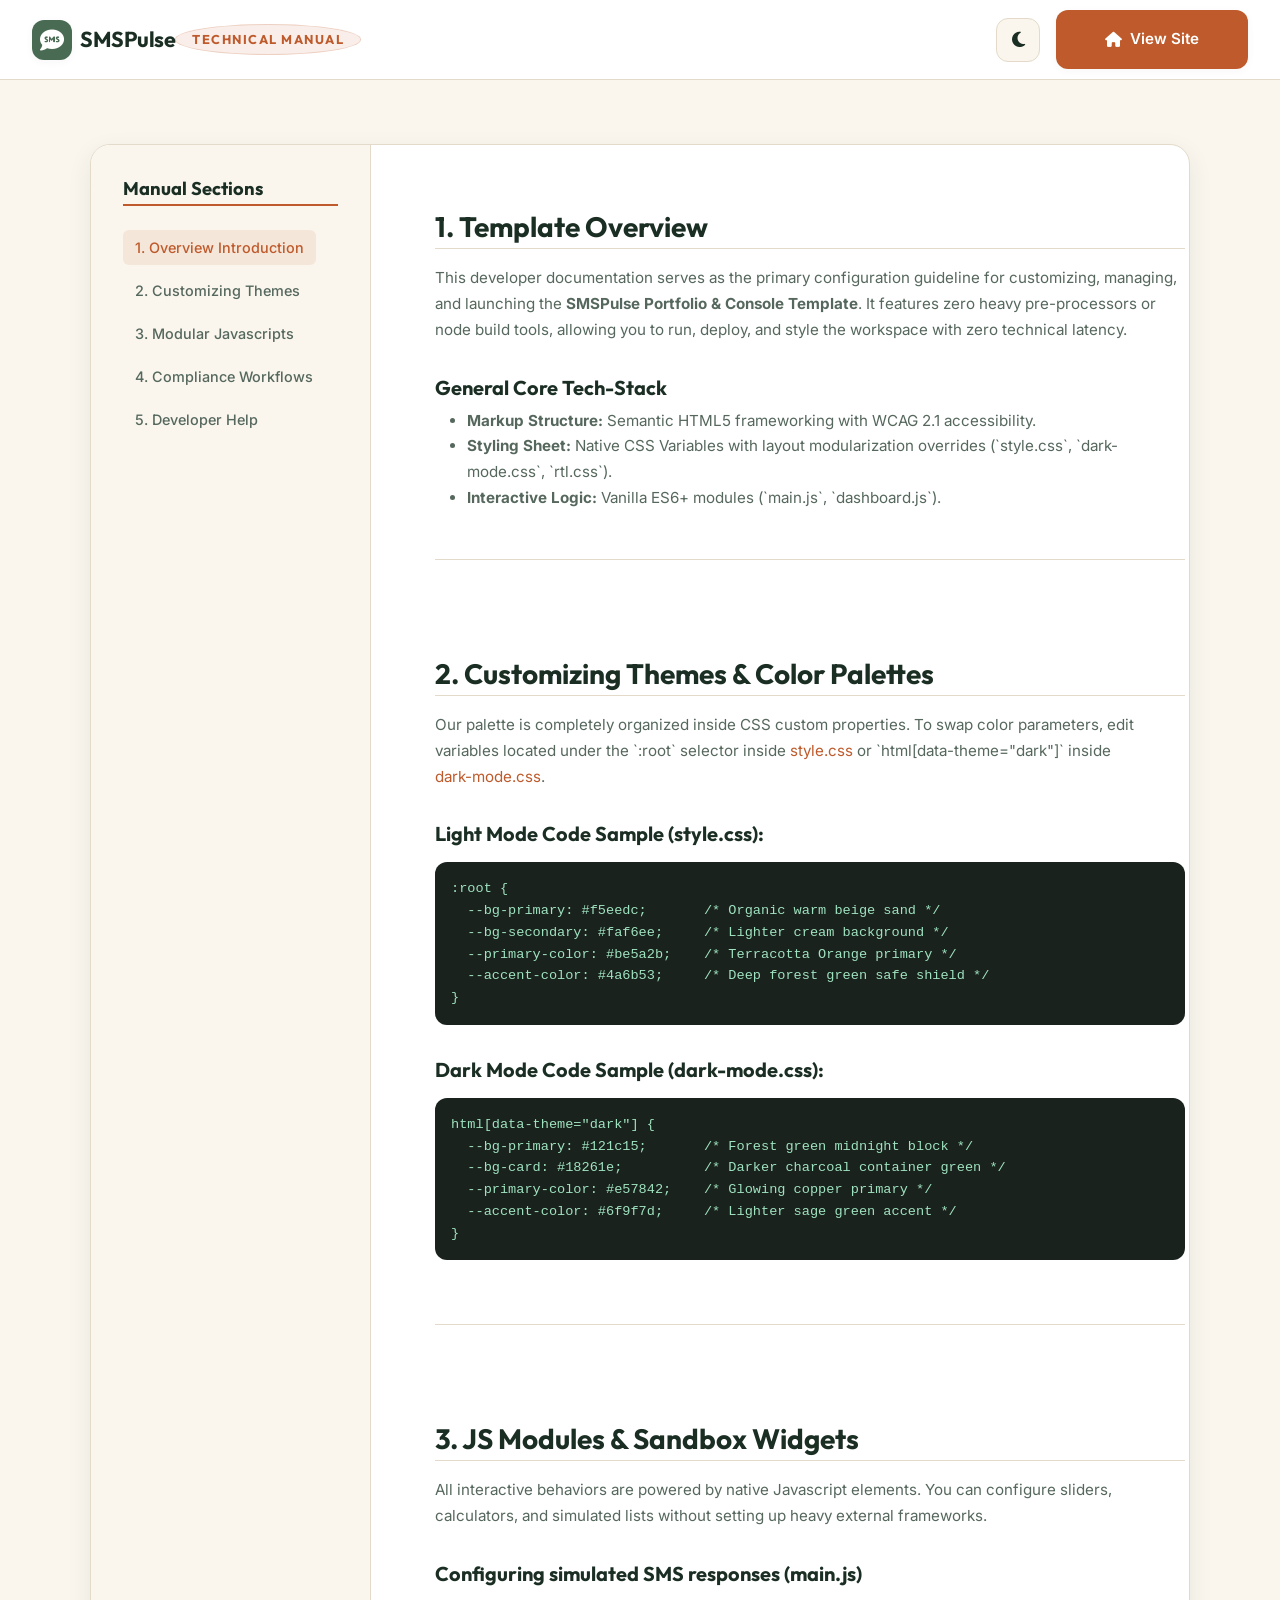
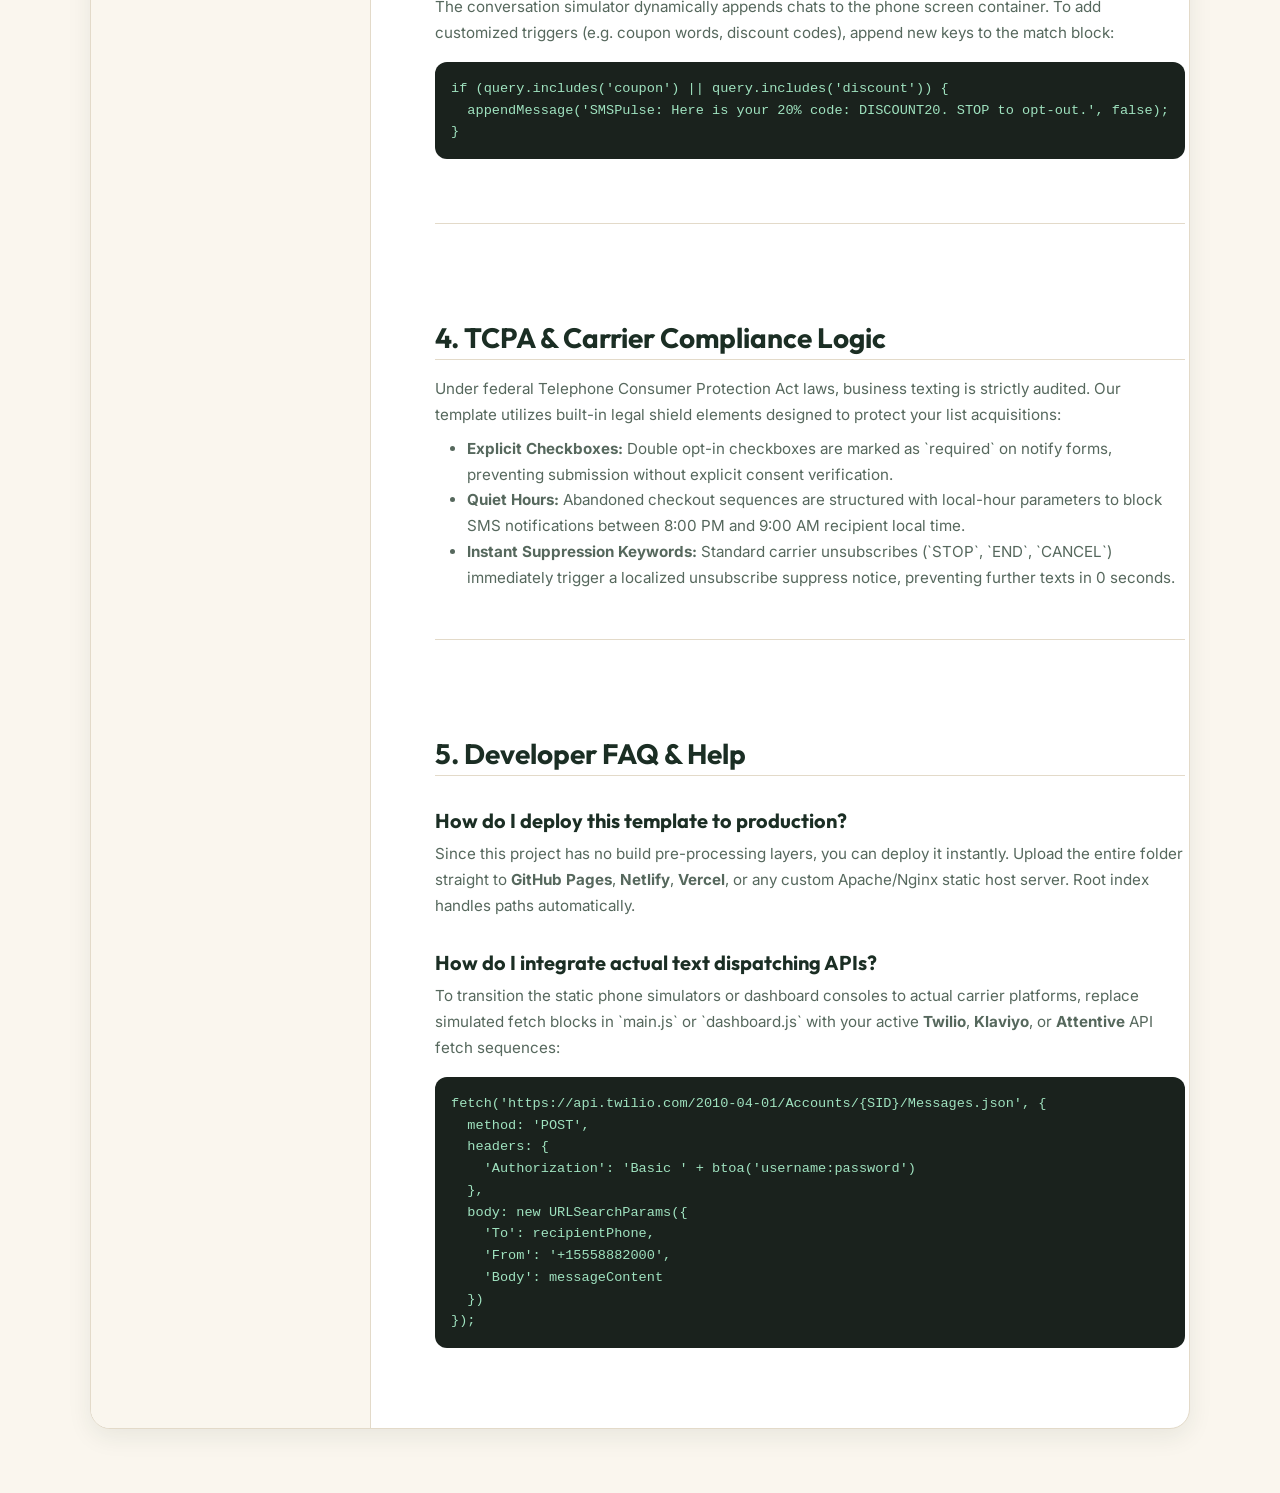
==== documentation/index.html @ 4cb79a8d "first commit" ====
<!DOCTYPE html>
<html lang="en" data-theme="light">
<head>
  <meta charset="UTF-8">
  <meta name="viewport" content="width=device-width, initial-scale=1.0">
  <title>Developer Documentation Manual | SMSPulse Portal Template</title>
  
  <!-- Stylesheets -->
  <link rel="stylesheet" href="../assets/css/style.css">
  <link rel="stylesheet" href="../assets/css/dark-mode.css">
  
  <!-- Font Awesome Icons -->
  <link rel="stylesheet" href="https://cdnjs.cloudflare.com/ajax/libs/font-awesome/6.4.0/css/all.min.css">
  
  <style>
    /* Documentation Page Layout */
    .doc-body {
      background-color: var(--bg-secondary);
      color: var(--text-primary);
    }
    
    .doc-container {
      max-width: 1100px;
      margin: var(--space-3xl) auto;
      background-color: var(--white);
      border-radius: var(--radius-lg);
      border: 1px solid var(--border-color);
      box-shadow: var(--shadow-md);
      overflow: hidden;
      display: grid;
      grid-template-columns: 280px 1fr;
    }
    
    @media (max-width: 768px) {
      .doc-container {
        grid-template-columns: 1fr;
        margin: var(--space-md);
      }
    }
    
    .doc-sidebar {
      background-color: var(--bg-secondary);
      border-right: 1px solid var(--border-color);
      padding: var(--space-xl);
      display: flex;
      flex-direction: column;
      gap: var(--space-lg);
    }
    
    .doc-sidebar__title {
      font-size: 1.15rem;
      font-family: var(--font-headers);
      font-weight: 700;
      border-bottom: 2px solid var(--primary-color);
      padding-bottom: var(--space-xs);
    }
    
    .doc-sidebar__menu {
      list-style: none;
      display: flex;
      flex-direction: column;
      gap: var(--space-sm);
    }
    
    .doc-sidebar__link {
      font-size: 0.9rem;
      font-weight: 500;
      color: var(--text-secondary);
      padding: 6px 12px;
      border-radius: var(--radius-sm);
      transition: all var(--transition-fast);
    }
    
    .doc-sidebar__link:hover, .doc-sidebar__link.active {
      color: var(--primary-color);
      background-color: var(--primary-light);
    }
    
    .doc-content {
      padding: var(--space-3xl);
      text-align: left;
    }
    
    @media (max-width: 480px) {
      .doc-content {
        padding: var(--space-xl);
      }
    }
    
    .doc-section {
      margin-bottom: var(--space-4xl);
      border-bottom: 1px solid var(--border-color);
      padding-bottom: var(--space-2xl);
    }
    
    .doc-section:last-child {
      border-bottom: none;
      margin-bottom: 0;
      padding-bottom: 0;
    }
    
    .doc-section h2 {
      font-size: 1.75rem;
      margin-bottom: var(--space-md);
      color: var(--text-primary);
      border-bottom: 1px solid var(--border-color);
      padding-bottom: var(--space-xs);
    }
    
    .doc-section h3 {
      font-size: 1.25rem;
      margin: var(--space-xl) 0 var(--space-sm);
    }
    
    .doc-section p, .doc-section li {
      font-size: 0.95rem;
      color: var(--text-secondary);
      line-height: 1.7;
    }
    
    .doc-section ul {
      padding-left: var(--space-xl);
      margin-top: var(--space-sm);
    }
    
    /* Code block styling */
    pre {
      background-color: #1a221d;
      color: #9fe2bf;
      padding: var(--space-md);
      border-radius: var(--radius-md);
      font-family: monospace;
      font-size: 0.85rem;
      overflow-x: auto;
      margin: var(--space-md) 0;
      direction: ltr;
      text-align: left;
    }
  </style>
</head>
<body class="doc-body">

  <!-- Header Section -->
  <header class="header">
    <div class="header__container">
      <a href="../pages/index.html" class="brand">
        <div class="brand__logo"><i class="fa-solid fa-comment-sms"></i></div>
        <span class="brand__name">SMSPulse</span>
      </a>
      <span class="section__badge">Technical Manual</span>
      
      <div class="header__controls" style="margin-left: auto;">
        <button class="btn-icon theme-toggle-btn"><i class="fa-solid fa-moon"></i></button>
        <a href="../pages/index.html" class="btn btn-login"><i class="fa-solid fa-house"></i> View Site</a>
      </div>
    </div>
  </header>

  <!-- Central Layout -->
  <div class="doc-container">
    
    <!-- Left Sidebar links -->
    <aside class="doc-sidebar">
      <h3 class="doc-sidebar__title">Manual Sections</h3>
      <ul class="doc-sidebar__menu">
        <li><a href="#intro" class="doc-sidebar__link active">1. Overview Introduction</a></li>
        <li><a href="#custom" class="doc-sidebar__link">2. Customizing Themes</a></li>
        <li><a href="#js" class="doc-sidebar__link">3. Modular Javascripts</a></li>
        <li><a href="#compliance" class="doc-sidebar__link">4. Compliance Workflows</a></li>
        <li><a href="#faq" class="doc-sidebar__link">5. Developer Help</a></li>
      </ul>
    </aside>

    <!-- Main Text contents -->
    <main class="doc-content">
      
      <!-- Section 1 -->
      <section class="doc-section" id="intro">
        <h2>1. Template Overview</h2>
        <p>This developer documentation serves as the primary configuration guideline for customizing, managing, and launching the <strong>SMSPulse Portfolio & Console Template</strong>. It features zero heavy pre-processors or node build tools, allowing you to run, deploy, and style the workspace with zero technical latency.</p>
        
        <h3>General Core Tech-Stack</h3>
        <ul>
          <li><strong>Markup Structure:</strong> Semantic HTML5 frameworking with WCAG 2.1 accessibility.</li>
          <li><strong>Styling Sheet:</strong> Native CSS Variables with layout modularization overrides (`style.css`, `dark-mode.css`, `rtl.css`).</li>
          <li><strong>Interactive Logic:</strong> Vanilla ES6+ modules (`main.js`, `dashboard.js`).</li>
        </ul>
      </section>

      <!-- Section 2 -->
      <section class="doc-section" id="custom">
        <h2>2. Customizing Themes & Color Palettes</h2>
        <p>Our palette is completely organized inside CSS custom properties. To swap color parameters, edit variables located under the `:root` selector inside <a href="../assets/css/style.css" style="color:var(--primary-color);">style.css</a> or `html[data-theme="dark"]` inside <a href="../assets/css/dark-mode.css" style="color:var(--primary-color);">dark-mode.css</a>.</p>
        
        <h3>Light Mode Code Sample (style.css):</h3>
        <pre>:root {
  --bg-primary: #f5eedc;       /* Organic warm beige sand */
  --bg-secondary: #faf6ee;     /* Lighter cream background */
  --primary-color: #be5a2b;    /* Terracotta Orange primary */
  --accent-color: #4a6b53;     /* Deep forest green safe shield */
}</pre>

        <h3>Dark Mode Code Sample (dark-mode.css):</h3>
        <pre>html[data-theme="dark"] {
  --bg-primary: #121c15;       /* Forest green midnight block */
  --bg-card: #18261e;          /* Darker charcoal container green */
  --primary-color: #e57842;    /* Glowing copper primary */
  --accent-color: #6f9f7d;     /* Lighter sage green accent */
}</pre>
      </section>

      <!-- Section 3 -->
      <section class="doc-section" id="js">
        <h2>3. JS Modules & Sandbox Widgets</h2>
        <p>All interactive behaviors are powered by native Javascript elements. You can configure sliders, calculators, and simulated lists without setting up heavy external frameworks.</p>
        
        <h3>Configuring simulated SMS responses (main.js)</h3>
        <p>The conversation simulator dynamically appends chats to the phone screen container. To add customized triggers (e.g. coupon words, discount codes), append new keys to the match block:</p>
        <pre>if (query.includes('coupon') || query.includes('discount')) {
  appendMessage('SMSPulse: Here is your 20% code: DISCOUNT20. STOP to opt-out.', false);
}</pre>
      </section>

      <!-- Section 4 -->
      <section class="doc-section" id="compliance">
        <h2>4. TCPA & Carrier Compliance Logic</h2>
        <p>Under federal Telephone Consumer Protection Act laws, business texting is strictly audited. Our template utilizes built-in legal shield elements designed to protect your list acquisitions:</p>
        <ul>
          <li><strong>Explicit Checkboxes:</strong> Double opt-in checkboxes are marked as `required` on notify forms, preventing submission without explicit consent verification.</li>
          <li><strong>Quiet Hours:</strong> Abandoned checkout sequences are structured with local-hour parameters to block SMS notifications between 8:00 PM and 9:00 AM recipient local time.</li>
          <li><strong>Instant Suppression Keywords:</strong> Standard carrier unsubscribes (`STOP`, `END`, `CANCEL`) immediately trigger a localized unsubscribe suppress notice, preventing further texts in 0 seconds.</li>
        </ul>
      </section>

      <!-- Section 5 -->
      <section class="doc-section" id="faq">
        <h2>5. Developer FAQ & Help</h2>
        
        <h3>How do I deploy this template to production?</h3>
        <p>Since this project has no build pre-processing layers, you can deploy it instantly. Upload the entire folder straight to <strong>GitHub Pages</strong>, <strong>Netlify</strong>, <strong>Vercel</strong>, or any custom Apache/Nginx static host server. Root index handles paths automatically.</p>
        
        <h3>How do I integrate actual text dispatching APIs?</h3>
        <p>To transition the static phone simulators or dashboard consoles to actual carrier platforms, replace simulated fetch blocks in `main.js` or `dashboard.js` with your active <strong>Twilio</strong>, <strong>Klaviyo</strong>, or <strong>Attentive</strong> API fetch sequences:</p>
        <pre>fetch('https://api.twilio.com/2010-04-01/Accounts/{SID}/Messages.json', {
  method: 'POST',
  headers: {
    'Authorization': 'Basic ' + btoa('username:password')
  },
  body: new URLSearchParams({
    'To': recipientPhone,
    'From': '+15558882000',
    'Body': messageContent
  })
});</pre>
      </section>

    </main>
  </div>

  <!-- Scripts -->
  <script src="../assets/js/main.js"></script>
  
  <script>
    // Smooth Scrolling Side menu handler
    document.addEventListener('DOMContentLoaded', () => {
      const docLinks = document.querySelectorAll('.doc-sidebar__link');
      docLinks.forEach(link => {
        link.addEventListener('click', () => {
          docLinks.forEach(l => l.classList.remove('active'));
          link.classList.add('active');
        });
      });
    });
  </script>
</body>
</html>
---- assets/css/style.css ----
/* ==========================================================================
   SMSPulse - Premium CSS Design System
   Freelance SMS Marketing Automation Specialist
   ========================================================================== */

/* Google Fonts Import */
@import url('https://fonts.googleapis.com/css2?family=Inter:wght@300;400;500;600;700&family=Outfit:wght@400;500;600;700;800&display=swap');

/* CSS Variables */
:root {
  /* Color System (Light Warm Cream & Terracotta) */
  --bg-primary: #f5eedc;
  --bg-secondary: #faf6ee;
  --bg-card: #ffffff;
  --text-primary: #1b2e24;
  --text-secondary: #56685d;
  --primary-color: #be5a2b;
  --primary-hover: #a3491f;
  --primary-light: rgba(190, 90, 43, 0.1);
  --accent-color: #4a6b53;
  --accent-hover: #395340;
  --accent-light: rgba(74, 107, 83, 0.1);
  --border-color: #e3dac9;
  --border-focus: #be5a2b;
  --shadow-sm: 0 2px 8px rgba(27, 46, 36, 0.04);
  --shadow-md: 0 8px 24px rgba(27, 46, 36, 0.08);
  --shadow-lg: 0 16px 40px rgba(27, 46, 36, 0.12);
  --white: #ffffff;
  --error: #d94e34;
  --success: #34a853;
  
  /* Fonts */
  --font-headers: 'Outfit', sans-serif;
  --font-body: 'Inter', sans-serif;
  
  /* Spacing System (8px base) */
  --space-xs: 4px;
  --space-sm: 8px;
  --space-md: 16px;
  --space-lg: 24px;
  --space-xl: 32px;
  --space-2xl: 48px;
  --space-3xl: 64px;
  --space-4xl: 96px;
  
  /* Border Radius */
  --radius-sm: 6px;
  --radius-md: 12px;
  --radius-lg: 20px;
  --radius-xl: 32px;
  --radius-round: 50%;
  
  /* Transitions */
  --transition-fast: 0.2s cubic-bezier(0.4, 0, 0.2, 1);
  --transition-smooth: 0.4s cubic-bezier(0.4, 0, 0.2, 1);
  --transition-bounce: 0.5s cubic-bezier(0.175, 0.885, 0.32, 1.275);
}

/* Base resets & styles */
*, *::before, *::after {
  box-sizing: border-box;
  margin: 0;
  padding: 0;
}

html {
  font-size: 16px;
  scroll-behavior: smooth;
  height: 100%;
}

body {
  font-family: var(--font-body);
  background-color: var(--bg-primary);
  color: var(--text-primary);
  line-height: 1.6;
  overflow-x: hidden;
  display: flex;
  flex-direction: column;
  min-height: 100%;
  transition: background-color var(--transition-smooth), color var(--transition-smooth);
}

/* Headings */
h1, h2, h3, h4, h5, h6 {
  font-family: var(--font-headers);
  color: var(--text-primary);
  font-weight: 700;
  line-height: 1.25;
  transition: color var(--transition-smooth);
}

p {
  color: var(--text-secondary);
  font-weight: 400;
  transition: color var(--transition-smooth);
}

a {
  color: inherit;
  text-decoration: none;
  transition: color var(--transition-fast), background-color var(--transition-fast), transform var(--transition-fast);
  display: inline-block;
}

img {
  max-width: 100%;
  height: auto;
  display: block;
}

button, input, select, textarea {
  font-family: inherit;
  font-size: inherit;
  color: inherit;
  outline: none;
  background: none;
  border: none;
}

/* Scrollbar styling */
::-webkit-scrollbar {
  width: 10px;
}
::-webkit-scrollbar-track {
  background: var(--bg-secondary);
}
::-webkit-scrollbar-thumb {
  background: var(--border-color);
  border-radius: var(--radius-sm);
  border: 2px solid var(--bg-secondary);
}
::-webkit-scrollbar-thumb:hover {
  background: var(--text-secondary);
}

/* ==========================================================================
   Header and Navigation Layout
   ========================================================================== */
.header {
  background-color: var(--bg-card);
  border-bottom: 1px solid var(--border-color);
  position: sticky;
  top: 0;
  z-index: 1000;
  height: 80px;
  display: flex;
  align-items: center;
  transition: background-color var(--transition-smooth), border-color var(--transition-smooth);
}

.header__container {
  width: 100%;
  max-width: 1440px;
  margin: 0 auto;
  padding: 0 var(--space-xl);
  display: flex;
  justify-content: space-between;
  align-items: center;
}

/* Brand Logo and Name */
.brand {
  display: flex;
  align-items: center;
  gap: var(--space-sm);
  cursor: pointer;
}

.brand__logo {
  background-color: var(--accent-color);
  color: var(--white);
  width: 40px;
  height: 40px;
  border-radius: var(--radius-md);
  display: flex;
  align-items: center;
  justify-content: center;
  font-weight: 800;
  font-size: 1.5rem;
  font-family: var(--font-headers);
  box-shadow: var(--shadow-sm);
  transition: background-color var(--transition-fast), transform var(--transition-bounce);
}

.brand:hover .brand__logo {
  transform: scale(1.08) rotate(-5deg);
  background-color: var(--accent-hover);
}

.brand__name {
  font-family: var(--font-headers);
  font-size: 1.35rem;
  font-weight: 700;
  color: var(--text-primary);
  letter-spacing: -0.5px;
}

/* Nav Menu */
.nav {
  display: flex;
  align-items: center;
  justify-content: center;
  gap: var(--space-lg);
  flex-grow: 1;
}

.nav__list {
  display: flex;
  list-style: none;
  gap: var(--space-lg);
  align-items: center;
}

.nav__link {
  font-weight: 500;
  font-size: 0.95rem;
  color: var(--text-secondary);
  padding: var(--space-sm) var(--space-md);
  border-radius: var(--radius-sm);
  position: relative;
}

.nav__link:hover, .nav__link.active {
  color: var(--primary-color);
}

.nav__link::after {
  content: '';
  position: absolute;
  bottom: 0;
  left: 50%;
  transform: translateX(-50%) scaleX(0);
  width: 80%;
  height: 2px;
  background-color: var(--primary-color);
  transition: transform var(--transition-fast);
}

.nav__link:hover::after, .nav__link.active::after {
  transform: translateX(-50%) scaleX(1);
}

/* Dashboard Link in Center (Desktop) */
.nav__dashboard-link {
  font-weight: 600;
  color: var(--primary-color);
  background-color: var(--primary-light);
  border: 1px solid rgba(190, 90, 43, 0.2);
}

.nav__dashboard-link:hover {
  background-color: var(--primary-color);
  color: var(--white) !important;
}

/* Header Controls (Right Side) */
.header__controls {
  display: flex;
  align-items: center;
  gap: var(--space-md);
}

.btn-icon {
  background-color: var(--bg-secondary);
  border: 1px solid var(--border-color);
  width: 44px;
  height: 44px;
  border-radius: var(--radius-md);
  display: flex;
  align-items: center;
  justify-content: center;
  cursor: pointer;
  font-size: 1.1rem;
  color: var(--text-primary);
  transition: background-color var(--transition-fast), border-color var(--transition-fast), transform var(--transition-bounce);
}

.btn-icon:hover {
  background-color: var(--border-color);
  transform: translateY(-2px);
}

.btn-login {
  background-color: var(--primary-color);
  color: var(--white);
  padding: var(--space-sm) var(--space-xl);
  border-radius: var(--radius-md);
  font-weight: 600;
  font-size: 0.95rem;
  box-shadow: var(--shadow-sm);
  border: 1px solid transparent;
}

.btn-login:hover {
  background-color: var(--primary-hover);
  transform: translateY(-2px);
  box-shadow: var(--shadow-md);
}

/* Mobile Hamburger Menu (Right Side on mobile/tablet) */
.hamburger {
  display: none;
  flex-direction: column;
  justify-content: space-between;
  width: 30px;
  height: 21px;
  cursor: pointer;
  z-index: 1010;
}

.hamburger span {
  width: 100%;
  height: 3px;
  background-color: var(--text-primary);
  border-radius: var(--radius-sm);
  transition: transform var(--transition-fast), opacity var(--transition-fast);
}

/* Toggle Hamburger Classes */
.hamburger.open span:nth-child(1) {
  transform: translateY(9px) rotate(45deg);
}
.hamburger.open span:nth-child(2) {
  opacity: 0;
}
.hamburger.open span:nth-child(3) {
  transform: translateY(-9px) rotate(-45deg);
}

/* Mobile Nav Styles */
@media (max-width: 1023px) {
  .hamburger {
    display: flex;
  }
  
  .nav {
    position: fixed;
    top: 80px;
    left: 0;
    width: 100%;
    height: calc(100vh - 80px);
    background-color: var(--bg-card);
    flex-direction: column;
    justify-content: flex-start;
    padding: var(--space-3xl) var(--space-xl);
    gap: var(--space-xl);
    transform: translateY(-105%);
    transition: transform var(--transition-smooth);
    z-index: 999;
    border-top: 1px solid var(--border-color);
    box-shadow: var(--shadow-lg);
  }
  
  .nav.open {
    transform: translateY(0);
  }
  
  .nav__list {
    flex-direction: column;
    width: 100%;
    gap: var(--space-md);
  }
  
  .nav__link {
    width: 100%;
    text-align: center;
    font-size: 1.2rem;
    padding: var(--space-md);
  }
  
  /* Hide desktop header controls and place inside nav or leave basic */
  .header__controls .btn-login,
  .header__controls .btn-icon {
    display: none; /* Hide on mobile to respect: Brand logo/name in left, hamburger in right */
  }
  
  /* Place theme, rtl and login inside the mobile menu drawer for full access */
  .nav__mobile-controls {
    display: flex;
    gap: var(--space-md);
    width: 100%;
    justify-content: center;
    margin-top: var(--space-xl);
  }
}

/* Header design for desktop and mobile as requested by the user */
/* Responsive Rules for Breakpoints */
@media (min-width: 1024px) {
  .nav__mobile-controls {
    display: none;
  }
  .header__controls .btn-login,
  .header__controls .btn-icon {
    display: flex;
  }
}

/* ==========================================================================
   Common Section Styles (Centered Headings, Centered Cards)
   ========================================================================== */
.section {
  padding: var(--space-4xl) var(--space-xl);
  display: flex;
  flex-direction: column;
  align-items: center;
  justify-content: center;
}

.section--secondary {
  background-color: var(--bg-secondary);
}

.section__header {
  text-align: center; /* Section headings must be in center */
  max-width: 700px;
  margin-bottom: var(--space-3xl);
  display: flex;
  flex-direction: column;
  align-items: center;
  gap: var(--space-sm);
}

.section__badge {
  color: var(--primary-color);
  background-color: var(--primary-light);
  font-family: var(--font-headers);
  text-transform: uppercase;
  font-weight: 700;
  font-size: 0.8rem;
  letter-spacing: 1.5px;
  padding: var(--space-xs) var(--space-md);
  border-radius: var(--radius-round);
  border: 1px solid rgba(190, 90, 43, 0.2);
}

.section__title {
  font-size: 2.5rem;
  letter-spacing: -1px;
}

.section__subtitle {
  font-size: 1.1rem;
  margin-top: var(--space-sm);
}

/* Center Cards and Section Contents */
.grid-container {
  display: grid;
  grid-template-columns: repeat(auto-fit, minmax(300px, 1fr));
  gap: var(--space-xl);
  width: 100%;
  max-width: 1200px;
  justify-content: center; /* Center grid items */
}

/* Base Card Styles */
.card {
  background-color: var(--bg-card);
  border: 1px solid var(--border-color);
  border-radius: var(--radius-lg);
  padding: var(--space-xl);
  box-shadow: var(--shadow-sm);
  display: flex;
  flex-direction: column;
  align-items: center; /* Inside all section cards must be in center */
  text-align: center; /* Center the text inside the card */
  transition: transform var(--transition-bounce), box-shadow var(--transition-smooth), border-color var(--transition-smooth);
}

.card:hover {
  transform: translateY(-8px);
  box-shadow: var(--shadow-lg);
  border-color: var(--primary-color);
}

.card__icon {
  width: 64px;
  height: 64px;
  background-color: var(--accent-light);
  color: var(--accent-color);
  border-radius: var(--radius-md);
  display: flex;
  align-items: center;
  justify-content: center;
  font-size: 1.75rem;
  margin-bottom: var(--space-lg);
  transition: background-color var(--transition-fast), color var(--transition-fast);
}

.card:hover .card__icon {
  background-color: var(--primary-color);
  color: var(--white);
}

.card__title {
  font-size: 1.4rem;
  margin-bottom: var(--space-sm);
}

.card__text {
  font-size: 0.95rem;
  margin-bottom: var(--space-lg);
}

/* Standard Buttons and Micro-animations */
.btn {
  display: inline-flex;
  align-items: center;
  justify-content: center;
  gap: var(--space-sm);
  font-weight: 600;
  font-size: 0.95rem;
  padding: var(--space-md) var(--space-2xl);
  border-radius: var(--radius-md);
  cursor: pointer;
  transition: transform var(--transition-bounce), background-color var(--transition-fast), box-shadow var(--transition-fast);
  border: 1px solid transparent;
}

.btn--primary {
  background-color: var(--primary-color);
  color: var(--white);
  box-shadow: var(--shadow-sm);
}

.btn--primary:hover {
  background-color: var(--primary-hover);
  transform: scale(1.03);
  box-shadow: var(--shadow-md);
}

.btn--secondary {
  background-color: transparent;
  color: var(--accent-color);
  border: 1.5px solid var(--accent-color);
}

.btn--secondary:hover {
  background-color: var(--accent-color);
  color: var(--white);
  transform: scale(1.03);
}

.btn--tertiary {
  color: var(--primary-color);
  font-weight: 700;
  padding: var(--space-sm) 0;
  border-radius: 0;
  border-bottom: 2px solid transparent;
}

.btn--tertiary:hover {
  border-bottom-color: var(--primary-color);
  padding-left: var(--space-xs);
  padding-right: var(--space-xs);
}

/* ==========================================================================
   Home & Home 2 Page Components
   ========================================================================== */

/* Hero Section Styles */
.hero {
  min-height: calc(100vh - 80px);
  display: flex;
  align-items: center;
  padding: var(--space-3xl) var(--space-xl);
  overflow: hidden;
  position: relative;
}

.hero__container {
  display: grid;
  grid-template-columns: 1.2fr 1fr;
  align-items: center;
  gap: var(--space-3xl);
  max-width: 1440px;
  margin: 0 auto;
  width: 100%;
}

@media (max-width: 1023px) {
  .hero {
    min-height: auto;
  }
  .hero__container {
    grid-template-columns: 1fr;
    text-align: center;
  }
  .hero__actions {
    justify-content: center;
  }
}

.hero__content {
  display: flex;
  flex-direction: column;
  gap: var(--space-lg);
}

.hero__badge {
  align-self: flex-start;
}

@media (max-width: 1023px) {
  .hero__badge {
    align-self: center;
  }
}

.hero__title {
  font-size: 3.5rem;
  letter-spacing: -1.5px;
  line-height: 1.1;
}

.hero__title span {
  color: var(--primary-color);
}

.hero__text {
  font-size: 1.2rem;
  max-width: 600px;
}

.hero__actions {
  display: flex;
  gap: var(--space-md);
  margin-top: var(--space-md);
  flex-wrap: wrap;
}

.hero__metrics {
  display: flex;
  gap: var(--space-2xl);
  margin-top: var(--space-xl);
  border-top: 1px solid var(--border-color);
  padding-top: var(--space-xl);
}

@media (max-width: 1023px) {
  .hero__metrics {
    justify-content: center;
  }
}

.metric {
  display: flex;
  flex-direction: column;
}

.metric__value {
  font-family: var(--font-headers);
  font-size: 2.2rem;
  font-weight: 800;
  color: var(--primary-color);
}

.metric__label {
  font-size: 0.85rem;
  color: var(--text-secondary);
  font-weight: 500;
}

/* SMS Phone Simulator Component */
.phone-mockup {
  position: relative;
  width: 320px;
  height: 640px;
  background-color: #111;
  border: 12px solid #222;
  border-radius: 40px;
  box-shadow: var(--shadow-lg), 0 25px 50px -12px rgba(0,0,0,0.25);
  margin: 0 auto;
  overflow: hidden;
  display: flex;
  flex-direction: column;
  transition: transform var(--transition-bounce);
}

.phone-mockup:hover {
  transform: translateY(-5px) rotate(1deg);
}

.phone-header {
  background-color: #1e1e1e;
  height: 60px;
  display: flex;
  align-items: center;
  justify-content: center;
  border-bottom: 1px solid #333;
  padding: 0 var(--space-md);
  position: relative;
}

.phone-status-bar {
  position: absolute;
  top: 4px;
  width: 100%;
  padding: 0 var(--space-md);
  display: flex;
  justify-content: space-between;
  font-size: 10px;
  color: #fff;
}

.phone-contact {
  display: flex;
  align-items: center;
  gap: var(--space-sm);
  color: #fff;
  margin-top: 10px;
}

.phone-avatar {
  width: 30px;
  height: 30px;
  background-color: var(--primary-color);
  border-radius: var(--radius-round);
  display: flex;
  align-items: center;
  justify-content: center;
  font-weight: 700;
  font-size: 12px;
}

.phone-screen {
  flex-grow: 1;
  background-color: #f0f0f2;
  padding: var(--space-md);
  overflow-y: auto;
  display: flex;
  flex-direction: column;
  gap: var(--space-md);
}

.sms-bubble {
  max-width: 80%;
  padding: var(--space-sm) var(--space-md);
  border-radius: 18px;
  font-size: 13px;
  position: relative;
  box-shadow: 0 1px 2px rgba(0,0,0,0.1);
  animation: slideInUp 0.4s var(--transition-bounce) forwards;
}

.sms-bubble--received {
  background-color: #fff;
  color: #000;
  align-self: flex-start;
  border-bottom-left-radius: 4px;
}

.sms-bubble--sent {
  background-color: #34c759;
  color: #fff;
  align-self: flex-end;
  border-bottom-right-radius: 4px;
}

.sms-bubble--primary {
  background-color: var(--primary-color);
  color: #fff;
  align-self: flex-end;
  border-bottom-right-radius: 4px;
}

.phone-input-bar {
  background-color: #1e1e1e;
  padding: var(--space-sm);
  display: flex;
  align-items: center;
  gap: var(--space-sm);
  border-top: 1px solid #333;
}

.phone-input {
  flex-grow: 1;
  background-color: #2b2b2b;
  border: 1px solid #444;
  border-radius: 20px;
  padding: 6px var(--space-md);
  color: #fff;
  font-size: 12px;
}

.phone-send {
  background-color: var(--primary-color);
  color: #fff;
  width: 28px;
  height: 28px;
  border-radius: var(--radius-round);
  display: flex;
  align-items: center;
  justify-content: center;
  cursor: pointer;
}

/* Interactive Compliance Checker (TCPA Specialist Tool) */
.compliance-checker {
  background-color: var(--bg-card);
  border: 2px solid var(--border-color);
  border-radius: var(--radius-lg);
  padding: var(--space-2xl);
  max-width: 800px;
  width: 100%;
  box-shadow: var(--shadow-md);
  margin: 0 auto;
}

.checker-step {
  display: none;
  flex-direction: column;
  gap: var(--space-lg);
  animation: fadeIn 0.4s ease;
}

.checker-step.active {
  display: flex;
}

.checker-options {
  display: grid;
  grid-template-columns: 1fr;
  gap: var(--space-md);
}

.checker-option {
  border: 1.5px solid var(--border-color);
  border-radius: var(--radius-md);
  padding: var(--space-md);
  display: flex;
  align-items: center;
  gap: var(--space-md);
  cursor: pointer;
  transition: all var(--transition-fast);
}

.checker-option:hover {
  border-color: var(--primary-color);
  background-color: var(--bg-secondary);
}

.checker-option input {
  width: 18px;
  height: 18px;
  accent-color: var(--primary-color);
}

.checker-result {
  text-align: center;
  padding: var(--space-xl);
}

.checker-score {
  font-size: 3rem;
  font-weight: 800;
  color: var(--accent-color);
  font-family: var(--font-headers);
}

/* ==========================================================================
   Footer Section (At least 4 Topics, Hover effects required)
   ========================================================================== */
.footer {
  background-color: var(--text-primary);
  color: var(--white);
  padding: var(--space-4xl) var(--space-xl) var(--space-2xl);
  margin-top: auto;
  border-top: 1px solid rgba(255, 255, 255, 0.05);
}

.footer__container {
  max-width: 1440px;
  margin: 0 auto;
  display: grid;
  grid-template-columns: 1.5fr repeat(4, 1fr);
  gap: var(--space-3xl);
  padding-bottom: var(--space-3xl);
  border-bottom: 1px solid rgba(255, 255, 255, 0.1);
}

@media (max-width: 1023px) {
  .footer__container {
    grid-template-columns: 1fr 1fr;
    gap: var(--space-2xl);
  }
}

@media (max-width: 767px) {
  .footer__container {
    grid-template-columns: 1fr;
    text-align: center;
    gap: var(--space-2xl);
  }
}

.footer__brand {
  display: flex;
  flex-direction: column;
  gap: var(--space-md);
}

.footer__brand .brand__name {
  color: var(--white);
}

.footer__brand .brand__logo {
  background-color: var(--primary-color);
}

.footer__text {
  color: rgba(255, 255, 255, 0.7);
  font-size: 0.95rem;
  max-width: 280px;
}

@media (max-width: 767px) {
  .footer__text {
    margin: 0 auto;
  }
}

.footer__socials {
  display: flex;
  gap: var(--space-sm);
}

@media (max-width: 767px) {
  .footer__socials {
    justify-content: center;
  }
}

.social-link {
  width: 38px;
  height: 38px;
  background-color: rgba(255, 255, 255, 0.05);
  border-radius: var(--radius-md);
  display: flex;
  align-items: center;
  justify-content: center;
  transition: all var(--transition-bounce);
  font-size: 1rem;
}

.social-link:hover {
  background-color: var(--primary-color);
  color: var(--white);
  transform: translateY(-4px);
}

.footer__column {
  display: flex;
  flex-direction: column;
  gap: var(--space-lg);
}

.footer__title {
  font-size: 1.1rem;
  font-weight: 600;
  letter-spacing: 0.5px;
  color: var(--white);
  position: relative;
  display: inline-block;
}

.footer__title::after {
  content: '';
  position: absolute;
  bottom: -6px;
  left: 0;
  width: 30px;
  height: 2px;
  background-color: var(--primary-color);
}

@media (max-width: 767px) {
  .footer__title::after {
    left: 50%;
    transform: translateX(-50%);
  }
}

.footer__links {
  list-style: none;
  display: flex;
  flex-direction: column;
  gap: var(--space-md);
}

.footer__link {
  color: rgba(255, 255, 255, 0.7);
  font-size: 0.9rem;
  font-weight: 500;
  transition: all var(--transition-fast);
}

/* Must be hover: Footer list items hover transitions */
.footer__link:hover {
  color: var(--primary-color);
  transform: translateX(6px);
}

@media (max-width: 767px) {
  .footer__link:hover {
    transform: translateY(-2px);
  }
}

.footer__bottom {
  max-width: 1440px;
  margin: 0 auto;
  padding-top: var(--space-xl);
  display: flex;
  justify-content: space-between;
  align-items: center;
  font-size: 0.85rem;
  color: rgba(255, 255, 255, 0.5);
}

@media (max-width: 767px) {
  .footer__bottom {
    flex-direction: column;
    gap: var(--space-md);
    text-align: center;
  }
}

/* ==========================================================================
   Animations
   ========================================================================== */
@keyframes fadeIn {
  from { opacity: 0; }
  to { opacity: 1; }
}

@keyframes slideInUp {
  from {
    opacity: 0;
    transform: translateY(20px);
  }
  to {
    opacity: 1;
    transform: translateY(0);
  }
}

.animate-fade {
  animation: fadeIn 0.8s ease forwards;
}

.animate-slide-up {
  animation: slideInUp 0.8s var(--transition-smooth) forwards;
}

/* Form Styling & Validation States */
.form-group {
  display: flex;
  flex-direction: column;
  gap: var(--space-sm);
  width: 100%;
  margin-bottom: var(--space-lg);
  text-align: start; /* forms should naturally align to start internally */
}

.form-label {
  font-size: 0.9rem;
  font-weight: 600;
  color: var(--text-primary);
}

.form-label span {
  color: var(--error);
}

.form-input {
  width: 100%;
  padding: 12px 16px;
  border: 1.5px solid var(--border-color);
  border-radius: var(--radius-md);
  font-family: var(--font-body);
  background-color: var(--bg-card);
  transition: border-color var(--transition-fast), box-shadow var(--transition-fast);
}

.form-input:focus {
  border-color: var(--border-focus);
  box-shadow: 0 0 0 3px var(--primary-light);
}

/* Form validation states */
.form-group.success .form-input {
  border-color: var(--success);
}

.form-group.error .form-input {
  border-color: var(--error);
  box-shadow: 0 0 0 3px rgba(217, 78, 52, 0.1);
}

.form-error-msg {
  font-size: 0.8rem;
  color: var(--error);
  display: none;
  font-weight: 500;
}

.form-group.error .form-error-msg {
  display: block;
}

/* Skeleton Loaders (Required design feature) */
.skeleton {
  background: linear-gradient(90deg, var(--bg-secondary) 25%, var(--border-color) 50%, var(--bg-secondary) 75%);
  background-size: 200% 100%;
  animation: loading-skeleton 1.5s infinite;
  border-radius: var(--radius-sm);
}

.skeleton-text {
  height: 16px;
  margin-bottom: var(--space-sm);
  width: 100%;
}

.skeleton-title {
  height: 24px;
  margin-bottom: var(--space-md);
  width: 60%;
}

.skeleton-avatar {
  width: 48px;
  height: 48px;
  border-radius: var(--radius-round);
}

@keyframes loading-skeleton {
  0% { background-position: 200% 0; }
  100% { background-position: -200% 0; }
}
---- assets/css/dark-mode.css ----
/* ==========================================================================
   SMSPulse - Dark Mode Overrides
   ========================================================================== */

html[data-theme="dark"] {
  /* Dark Color System (Midnight Green & Charcoal) */
  --bg-primary: #121c15;
  --bg-secondary: #0a110d;
  --bg-card: #18261e;
  --text-primary: #f5eedc;
  --text-secondary: #a3b2a8;
  --primary-color: #e57842; /* Glowing warm terracotta for high visibility */
  --primary-hover: #f19163;
  --primary-light: rgba(229, 120, 66, 0.15);
  --accent-color: #6f9f7d;
  --accent-hover: #8db598;
  --accent-light: rgba(111, 159, 125, 0.15);
  --border-color: #283a30;
  --border-focus: #e57842;
  --shadow-sm: 0 2px 8px rgba(0, 0, 0, 0.2);
  --shadow-md: 0 8px 24px rgba(0, 0, 0, 0.4);
  --shadow-lg: 0 16px 40px rgba(0, 0, 0, 0.5);
  --white: #ffffff;
  --error: #f4624c;
  --success: #51c473;
}

/* Specific Dark Mode overrides for premium feel */
html[data-theme="dark"] .phone-mockup {
  border-color: #2b3a32;
  box-shadow: var(--shadow-lg), 0 0 40px rgba(229, 120, 66, 0.05);
}

html[data-theme="dark"] .phone-screen {
  background-color: #0d1410;
}

html[data-theme="dark"] .sms-bubble--received {
  background-color: #1c2a21;
  color: #f5eedc;
  border-color: #283a30;
}

html[data-theme="dark"] .sms-bubble--sent {
  background-color: #4a6b53;
  color: #fff;
}

html[data-theme="dark"] .social-link {
  background-color: rgba(255, 255, 255, 0.03);
}

html[data-theme="dark"] .social-link:hover {
  background-color: var(--primary-color);
}

html[data-theme="dark"] .checker-option:hover {
  background-color: #1e3025;
}

/* Skeleton animation adjustment for dark environment */
@keyframes loading-skeleton {
  0% { background-position: 200% 0; }
  100% { background-position: -200% 0; }
}

html[data-theme="dark"] .skeleton {
  background: linear-gradient(90deg, #18261e 25%, #283a30 50%, #18261e 75%);
  background-size: 200% 100%;
}
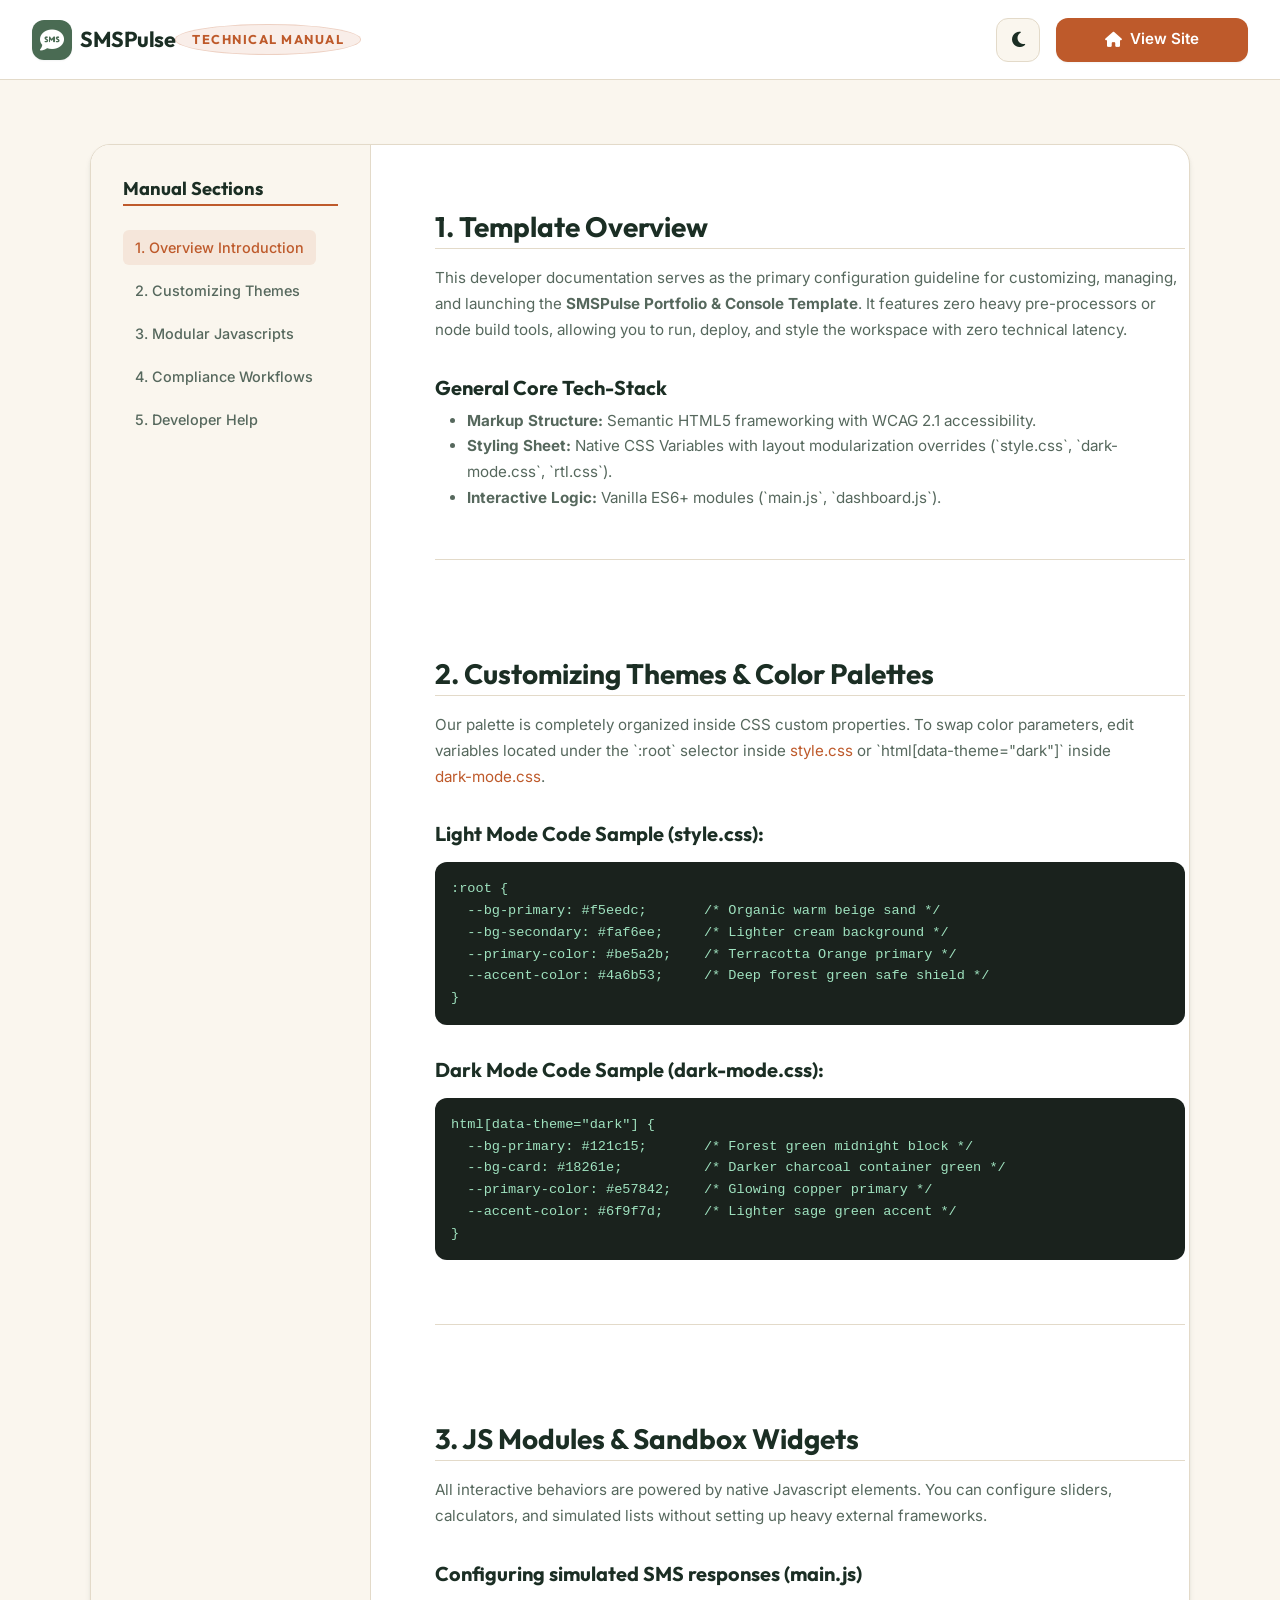
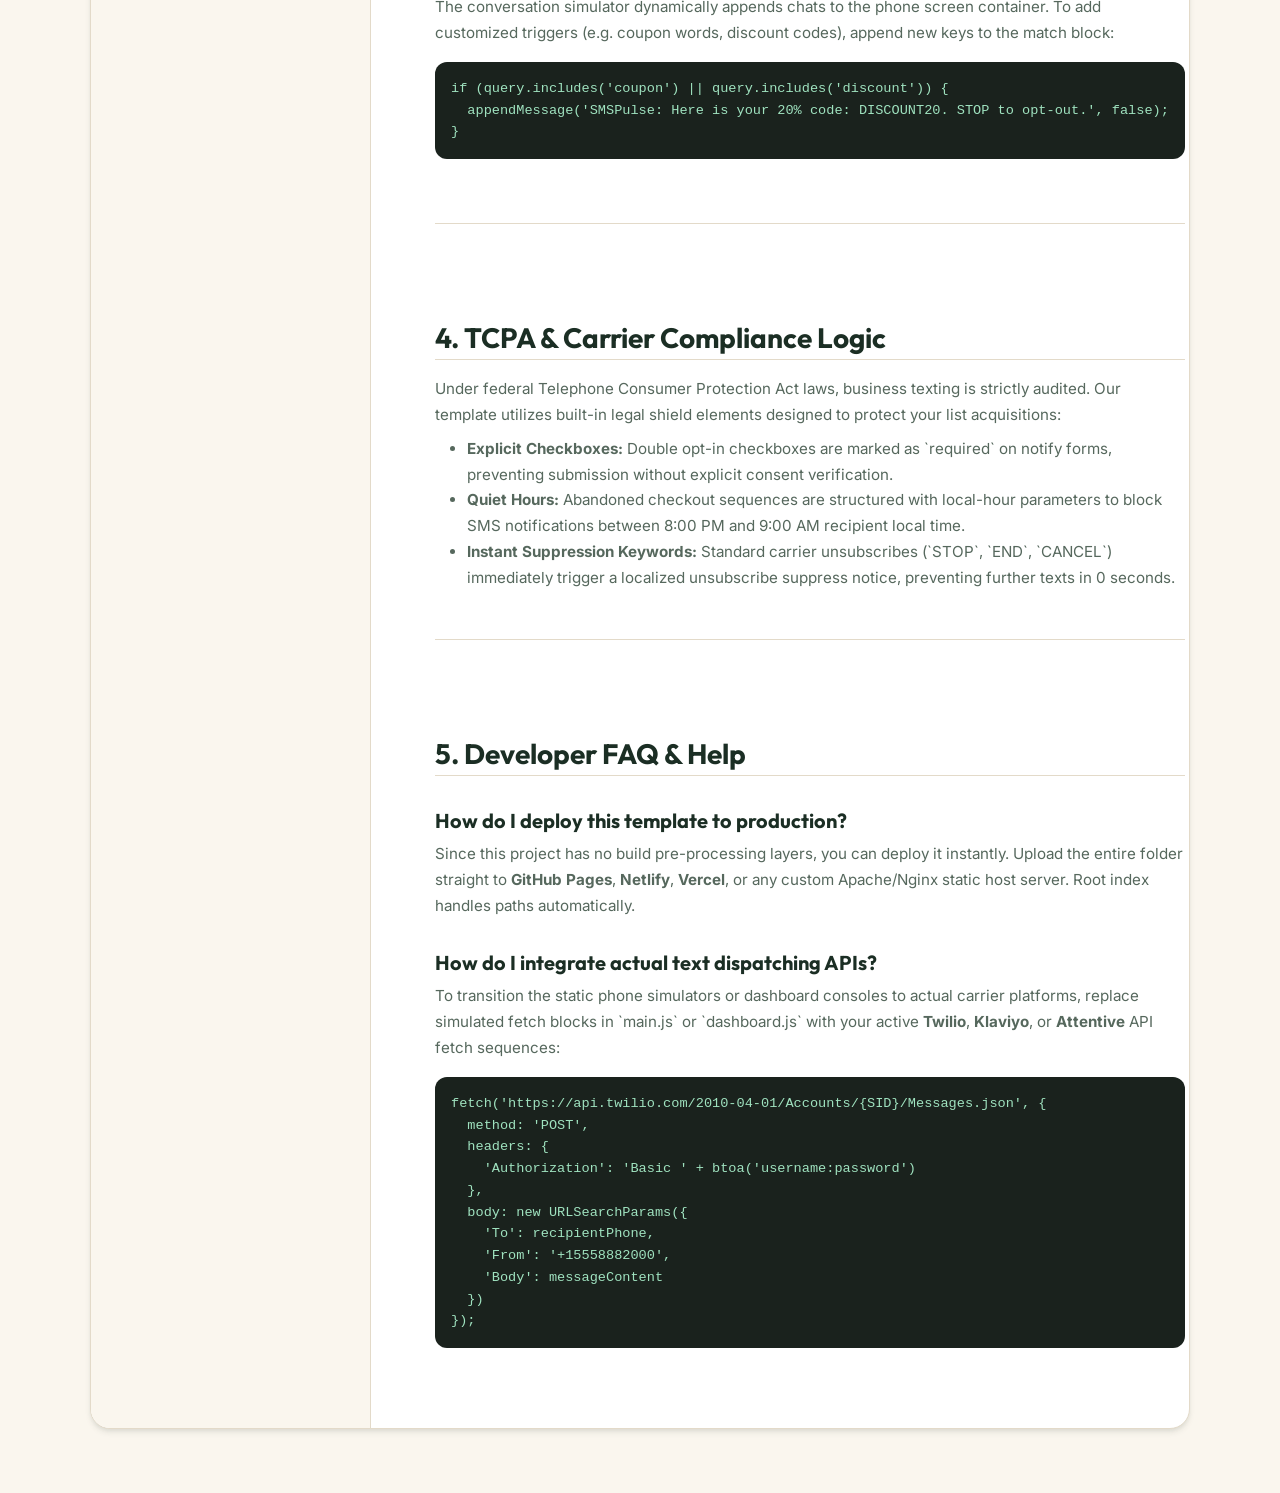
==== commit afd960cb: "U" ====
--- a/documentation/index.html
+++ b/documentation/index.html
@@ -137,6 +137,8 @@
       text-align: left;
     }
   </style>
+  <!-- Favicon -->
+  <link rel="icon" type="image/png" href="../assets/img/favicon.png">
 </head>
 <body class="doc-body">
 
--- a/assets/css/style.css
+++ b/assets/css/style.css
@@ -22,9 +22,10 @@
   --accent-light: rgba(74, 107, 83, 0.1);
   --border-color: #e3dac9;
   --border-focus: #be5a2b;
-  --shadow-sm: 0 2px 8px rgba(27, 46, 36, 0.04);
-  --shadow-md: 0 8px 24px rgba(27, 46, 36, 0.08);
-  --shadow-lg: 0 16px 40px rgba(27, 46, 36, 0.12);
+  --shadow-sm: 0 1px 2px 0 rgba(27, 46, 36, 0.05);
+  --shadow-md: 0 4px 6px -1px rgba(27, 46, 36, 0.1), 0 2px 4px -1px rgba(27, 46, 36, 0.06);
+  --shadow-lg: 0 10px 15px -3px rgba(27, 46, 36, 0.1), 0 4px 6px -2px rgba(27, 46, 36, 0.05);
+  --shadow-glow: 0 0 20px rgba(190, 90, 43, 0.15);
   --white: #ffffff;
   --error: #d94e34;
   --success: #34a853;
@@ -241,17 +242,13 @@
   transform: translateX(-50%) scaleX(1);
 }
 
-/* Dashboard Link in Center (Desktop) */
 .nav__dashboard-link {
-  font-weight: 600;
-  color: var(--primary-color);
-  background-color: var(--primary-light);
-  border: 1px solid rgba(190, 90, 43, 0.2);
+  font-weight: 500;
+  color: var(--text-secondary);
 }
 
 .nav__dashboard-link:hover {
-  background-color: var(--primary-color);
-  color: var(--white) !important;
+  color: var(--primary-color) !important;
 }
 
 /* Header Controls (Right Side) */
@@ -284,7 +281,10 @@
 .btn-login {
   background-color: var(--primary-color);
   color: var(--white);
-  padding: var(--space-sm) var(--space-xl);
+  padding: 0 var(--space-xl);
+  height: 44px;
+  display: flex;
+  align-items: center;
   border-radius: var(--radius-md);
   font-weight: 600;
   font-size: 0.95rem;
@@ -346,14 +346,21 @@
     padding: var(--space-3xl) var(--space-xl);
     gap: var(--space-xl);
     transform: translateY(-105%);
-    transition: transform var(--transition-smooth);
+    transition: transform var(--transition-smooth), visibility var(--transition-smooth), opacity var(--transition-smooth);
     z-index: 999;
     border-top: 1px solid var(--border-color);
     box-shadow: var(--shadow-lg);
+    visibility: hidden;
+    pointer-events: none;
+    opacity: 0;
+    overflow-y: auto;
   }
   
   .nav.open {
     transform: translateY(0);
+    visibility: visible;
+    pointer-events: all;
+    opacity: 1;
   }
   
   .nav__list {
@@ -378,10 +385,16 @@
   /* Place theme, rtl and login inside the mobile menu drawer for full access */
   .nav__mobile-controls {
     display: flex;
+    flex-wrap: wrap;
+    justify-content: center;
     gap: var(--space-md);
     width: 100%;
+    margin-top: var(--space-xl);
+  }
+  
+  .nav__mobile-controls .btn-login {
+    flex-basis: 100%;
     justify-content: center;
-    margin-top: var(--space-xl);
   }
 }
 
@@ -397,11 +410,34 @@
   }
 }
 
+/* Specific optimization for 1024px-1200px desktop view to prevent overlap */
+@media (min-width: 1024px) and (max-width: 1250px) {
+  .nav {
+    gap: var(--space-xs);
+  }
+  .nav__list {
+    gap: 2px;
+  }
+  .nav__link {
+    font-size: 0.85rem;
+    padding: var(--space-sm) 6px;
+  }
+  .header__container {
+    padding: 0 var(--space-md);
+  }
+  .header__controls {
+    gap: var(--space-xs);
+  }
+  .brand__name {
+    font-size: 1.1rem;
+  }
+}
+
 /* ==========================================================================
    Common Section Styles (Centered Headings, Centered Cards)
    ========================================================================== */
 .section {
-  padding: var(--space-4xl) var(--space-xl);
+  padding: var(--space-2xl) var(--space-xl);
   display: flex;
   flex-direction: column;
   align-items: center;
@@ -437,6 +473,12 @@
 
 .section__title {
   font-size: 2.5rem;
+  font-weight: 800;
+  margin-bottom: var(--space-sm);
+  background: linear-gradient(135deg, var(--primary-color), var(--accent-color));
+  -webkit-background-clip: text;
+  -webkit-text-fill-color: transparent;
+  display: inline-block;
   letter-spacing: -1px;
 }
 
@@ -446,62 +488,123 @@
 }
 
 /* Center Cards and Section Contents */
-.grid-container {
+.grid-container, .pricing-grid {
   display: grid;
-  grid-template-columns: repeat(auto-fit, minmax(300px, 1fr));
-  gap: var(--space-xl);
+  grid-template-columns: repeat(auto-fit, minmax(320px, 1fr));
+  gap: var(--space-2xl);
   width: 100%;
   max-width: 1200px;
-  justify-content: center; /* Center grid items */
-}
-
-/* Base Card Styles */
-.card {
-  background-color: var(--bg-card);
+  justify-content: center;
+}
+
+@media (min-width: 768px) and (max-width: 1200px) {
+  .grid-container {
+    grid-template-columns: repeat(4, 1fr);
+    gap: var(--space-2xl);
+  }
+  
+  .grid-container > article:nth-child(1),
+  .grid-container > .card-glass:nth-child(1) {
+    grid-column: 1 / span 2;
+  }
+  
+  .grid-container > article:nth-child(2),
+  .grid-container > .card-glass:nth-child(2) {
+    grid-column: 3 / span 2;
+  }
+  
+  .grid-container > article:nth-child(3):last-child,
+  .grid-container > .card-glass:nth-child(3):last-child {
+    grid-column: 2 / span 2;
+  }
+}
+
+/* Ensure all cards in the grid-container have equal height */
+.grid-container article, .grid-container .card-glass {
+  height: 100%;
+  display: flex;
+  flex-direction: column;
+}
+
+/* Glassmorphism card utility */
+.card-glass {
+  background: var(--bg-card);
   border: 1px solid var(--border-color);
   border-radius: var(--radius-lg);
-  padding: var(--space-xl);
-  box-shadow: var(--shadow-sm);
-  display: flex;
-  flex-direction: column;
-  align-items: center; /* Inside all section cards must be in center */
-  text-align: center; /* Center the text inside the card */
-  transition: transform var(--transition-bounce), box-shadow var(--transition-smooth), border-color var(--transition-smooth);
-}
-
-.card:hover {
+  padding: 0;
+  box-shadow: var(--shadow-md);
+  transition: transform var(--transition-smooth), box-shadow var(--transition-smooth), border-color var(--transition-smooth);
+  text-align: center;
+  display: flex;
+  flex-direction: column;
+  align-items: center;
+  justify-content: flex-start;
+  overflow: hidden;
+}
+
+.card-glass:hover {
   transform: translateY(-8px);
-  box-shadow: var(--shadow-lg);
+  box-shadow: var(--shadow-lg), var(--shadow-glow);
   border-color: var(--primary-color);
+}
+
+.card-glass img {
+  width: 100%;
+  height: 220px;
+  object-fit: cover;
+  display: block;
+}
+
+.card__content {
+  padding: var(--space-2xl);
+  display: flex;
+  flex-direction: column;
+  align-items: center;
+  width: 100%;
+}
+
+/* Ensure direct children of card-glass have padding if no content wrapper exists */
+.card-glass > *:not(img) {
+  padding-left: var(--space-xl);
+  padding-right: var(--space-xl);
+}
+
+.card-glass > .card__icon {
+  padding: 0;
+  margin-top: var(--space-xl);
 }
 
 .card__icon {
   width: 64px;
   height: 64px;
-  background-color: var(--accent-light);
-  color: var(--accent-color);
+  background: var(--primary-light);
+  color: var(--primary-color);
   border-radius: var(--radius-md);
   display: flex;
   align-items: center;
   justify-content: center;
   font-size: 1.75rem;
   margin-bottom: var(--space-lg);
-  transition: background-color var(--transition-fast), color var(--transition-fast);
-}
-
-.card:hover .card__icon {
-  background-color: var(--primary-color);
+  transition: all var(--transition-smooth);
+}
+
+.card-glass:hover .card__icon {
+  background: var(--primary-color);
   color: var(--white);
+  transform: scale(1.1) rotate(5deg);
 }
 
 .card__title {
   font-size: 1.4rem;
   margin-bottom: var(--space-sm);
+  font-family: var(--font-headers);
+  font-weight: 700;
 }
 
 .card__text {
   font-size: 0.95rem;
   margin-bottom: var(--space-lg);
+  color: var(--text-secondary);
 }
 
 /* Standard Buttons and Micro-animations */
@@ -520,27 +623,30 @@
 }
 
 .btn--primary {
-  background-color: var(--primary-color);
+  background: linear-gradient(135deg, var(--primary-color), var(--primary-hover));
   color: var(--white);
-  box-shadow: var(--shadow-sm);
+  box-shadow: 0 4px 14px rgba(190, 90, 43, 0.3);
+  border-radius: 30px;
 }
 
 .btn--primary:hover {
-  background-color: var(--primary-hover);
-  transform: scale(1.03);
-  box-shadow: var(--shadow-md);
+  background: linear-gradient(135deg, var(--primary-hover), var(--primary-color));
+  transform: translateY(-2px);
+  box-shadow: 0 6px 20px rgba(190, 90, 43, 0.5);
 }
 
 .btn--secondary {
-  background-color: transparent;
+  background: transparent;
   color: var(--accent-color);
-  border: 1.5px solid var(--accent-color);
+  border: 2px solid var(--accent-color);
+  border-radius: 30px;
 }
 
 .btn--secondary:hover {
   background-color: var(--accent-color);
   color: var(--white);
-  transform: scale(1.03);
+  transform: translateY(-2px);
+  box-shadow: 0 6px 20px rgba(74, 107, 83, 0.3);
 }
 
 .btn--tertiary {
@@ -566,9 +672,16 @@
   min-height: calc(100vh - 80px);
   display: flex;
   align-items: center;
-  padding: var(--space-3xl) var(--space-xl);
+  padding: var(--space-4xl) var(--space-xl);
   overflow: hidden;
   position: relative;
+}
+
+@media (max-width: 1250px) {
+  .hero {
+    min-height: auto !important;
+    padding: var(--space-2xl) var(--space-xl) !important;
+  }
 }
 
 .hero__container {
@@ -589,35 +702,63 @@
     grid-template-columns: 1fr;
     text-align: center;
   }
+  .hero__content {
+    align-items: center;
+    text-align: center;
+  }
+  .hero__badge {
+    align-self: center;
+  }
   .hero__actions {
     justify-content: center;
   }
 }
 
-.hero__content {
-  display: flex;
-  flex-direction: column;
-  gap: var(--space-lg);
-}
-
-.hero__badge {
-  align-self: flex-start;
-}
-
-@media (max-width: 1023px) {
+/* Ensure centered layout for desktop */
+@media (min-width: 1024px) {
+  .hero__container {
+    grid-template-columns: 1.2fr 1fr;
+    text-align: center;
+  }
+  .hero__content {
+    align-items: center;
+    text-align: center;
+  }
   .hero__badge {
     align-self: center;
   }
+  .hero__actions {
+    justify-content: center;
+  }
+  .hero__metrics {
+    justify-content: center;
+  }
+}
+
+.hero__content {
+  display: flex;
+  flex-direction: column;
+  align-items: center;
+  text-align: center;
+  gap: var(--space-lg);
+}
+
+.hero__badge {
+  align-self: center;
 }
 
 .hero__title {
   font-size: 3.5rem;
+  font-weight: 800;
   letter-spacing: -1.5px;
   line-height: 1.1;
 }
 
 .hero__title span {
-  color: var(--primary-color);
+  background: linear-gradient(135deg, var(--primary-color), var(--accent-color));
+  -webkit-background-clip: text;
+  -webkit-text-fill-color: transparent;
+  display: inline-block;
 }
 
 .hero__text {
@@ -628,13 +769,27 @@
 .hero__actions {
   display: flex;
   gap: var(--space-md);
+  justify-content: center;
   margin-top: var(--space-md);
   flex-wrap: wrap;
 }
 
+.hero__actions .btn {
+  min-width: 220px;
+  justify-content: center;
+}
+
+@media (max-width: 480px) {
+  .hero__actions .btn {
+    min-width: 100%;
+  }
+}
+
 .hero__metrics {
   display: flex;
-  gap: var(--space-2xl);
+  gap: var(--space-lg);
+  flex-wrap: wrap;
+  justify-content: center;
   margin-top: var(--space-xl);
   border-top: 1px solid var(--border-color);
   padding-top: var(--space-xl);
@@ -876,7 +1031,7 @@
   max-width: 1440px;
   margin: 0 auto;
   display: grid;
-  grid-template-columns: 1.5fr repeat(4, 1fr);
+  grid-template-columns: 1.5fr repeat(3, 1fr);
   gap: var(--space-3xl);
   padding-bottom: var(--space-3xl);
   border-bottom: 1px solid rgba(255, 255, 255, 0.1);
@@ -892,7 +1047,7 @@
 @media (max-width: 767px) {
   .footer__container {
     grid-template-columns: 1fr;
-    text-align: center;
+    text-align: left;
     gap: var(--space-2xl);
   }
 }
@@ -919,7 +1074,7 @@
 
 @media (max-width: 767px) {
   .footer__text {
-    margin: 0 auto;
+    margin: 0;
   }
 }
 
@@ -930,7 +1085,7 @@
 
 @media (max-width: 767px) {
   .footer__socials {
-    justify-content: center;
+    justify-content: flex-start;
   }
 }
 
@@ -979,8 +1134,8 @@
 
 @media (max-width: 767px) {
   .footer__title::after {
-    left: 50%;
-    transform: translateX(-50%);
+    left: 0;
+    transform: none;
   }
 }
 
@@ -1025,7 +1180,8 @@
   .footer__bottom {
     flex-direction: column;
     gap: var(--space-md);
-    text-align: center;
+    text-align: left;
+    align-items: flex-start;
   }
 }
 
@@ -1142,3 +1298,90 @@
   0% { background-position: 200% 0; }
   100% { background-position: -200% 0; }
 }
+
+/* Extra small mobile fixes (360px) */
+@media (max-width: 380px) {
+  .phone-mockup {
+    width: 260px;
+    height: 520px;
+    border-width: 8px;
+  }
+  .hero__title {
+    font-size: 2rem;
+  }
+  .section__title {
+    font-size: 1.75rem;
+  }
+  .hero__metrics {
+    justify-content: center;
+    gap: var(--space-md);
+  }
+  .hero {
+    padding: var(--space-xl) var(--space-sm);
+  }
+  .section {
+    padding: var(--space-2xl) var(--space-md);
+  }
+  .nav {
+    padding: var(--space-xl);
+  }
+  .nav__mobile-controls {
+    display: flex;
+    flex-wrap: wrap;
+    justify-content: center;
+    gap: var(--space-md);
+    width: 100%;
+    margin-top: var(--space-xl);
+  }
+  .nav__mobile-controls .btn-login {
+    flex-basis: 100%;
+    justify-content: center;
+  }
+}
+
+@keyframes pulse {
+  0% { transform: scale(1); opacity: 1; }
+  50% { transform: scale(1.5); opacity: 0.5; }
+  100% { transform: scale(1); opacity: 1; }
+}
+
+/* Centering the last card on tablet (768px) when there's an odd number */
+@media (min-width: 768px) and (max-width: 1023px) {
+  .pricing-grid > *:last-child:nth-child(odd) {
+    grid-column: 1 / -1;
+    justify-self: center;
+    width: 100%;
+    max-width: 450px;
+  }
+}
+
+/* Specialist Section Layout */
+.specialist-grid {
+  display: grid;
+  grid-template-columns: 1fr 1.2fr;
+  align-items: center;
+  gap: var(--space-3xl);
+  max-width: 1100px;
+  width: 100%;
+  margin: 0 auto;
+}
+
+@media (max-width: 1023px) {
+  .specialist-grid {
+    grid-template-columns: 1fr;
+    text-align: center;
+    gap: var(--space-xl);
+  }
+  .specialist-grid .hero__visual img {
+    height: 350px !important;
+  }
+}
+
+@media (max-width: 380px) {
+  .specialist-grid .hero__visual img {
+    height: 280px !important;
+  }
+  .specialist-grid h2 {
+    font-size: 1.8rem !important;
+  }
+}
